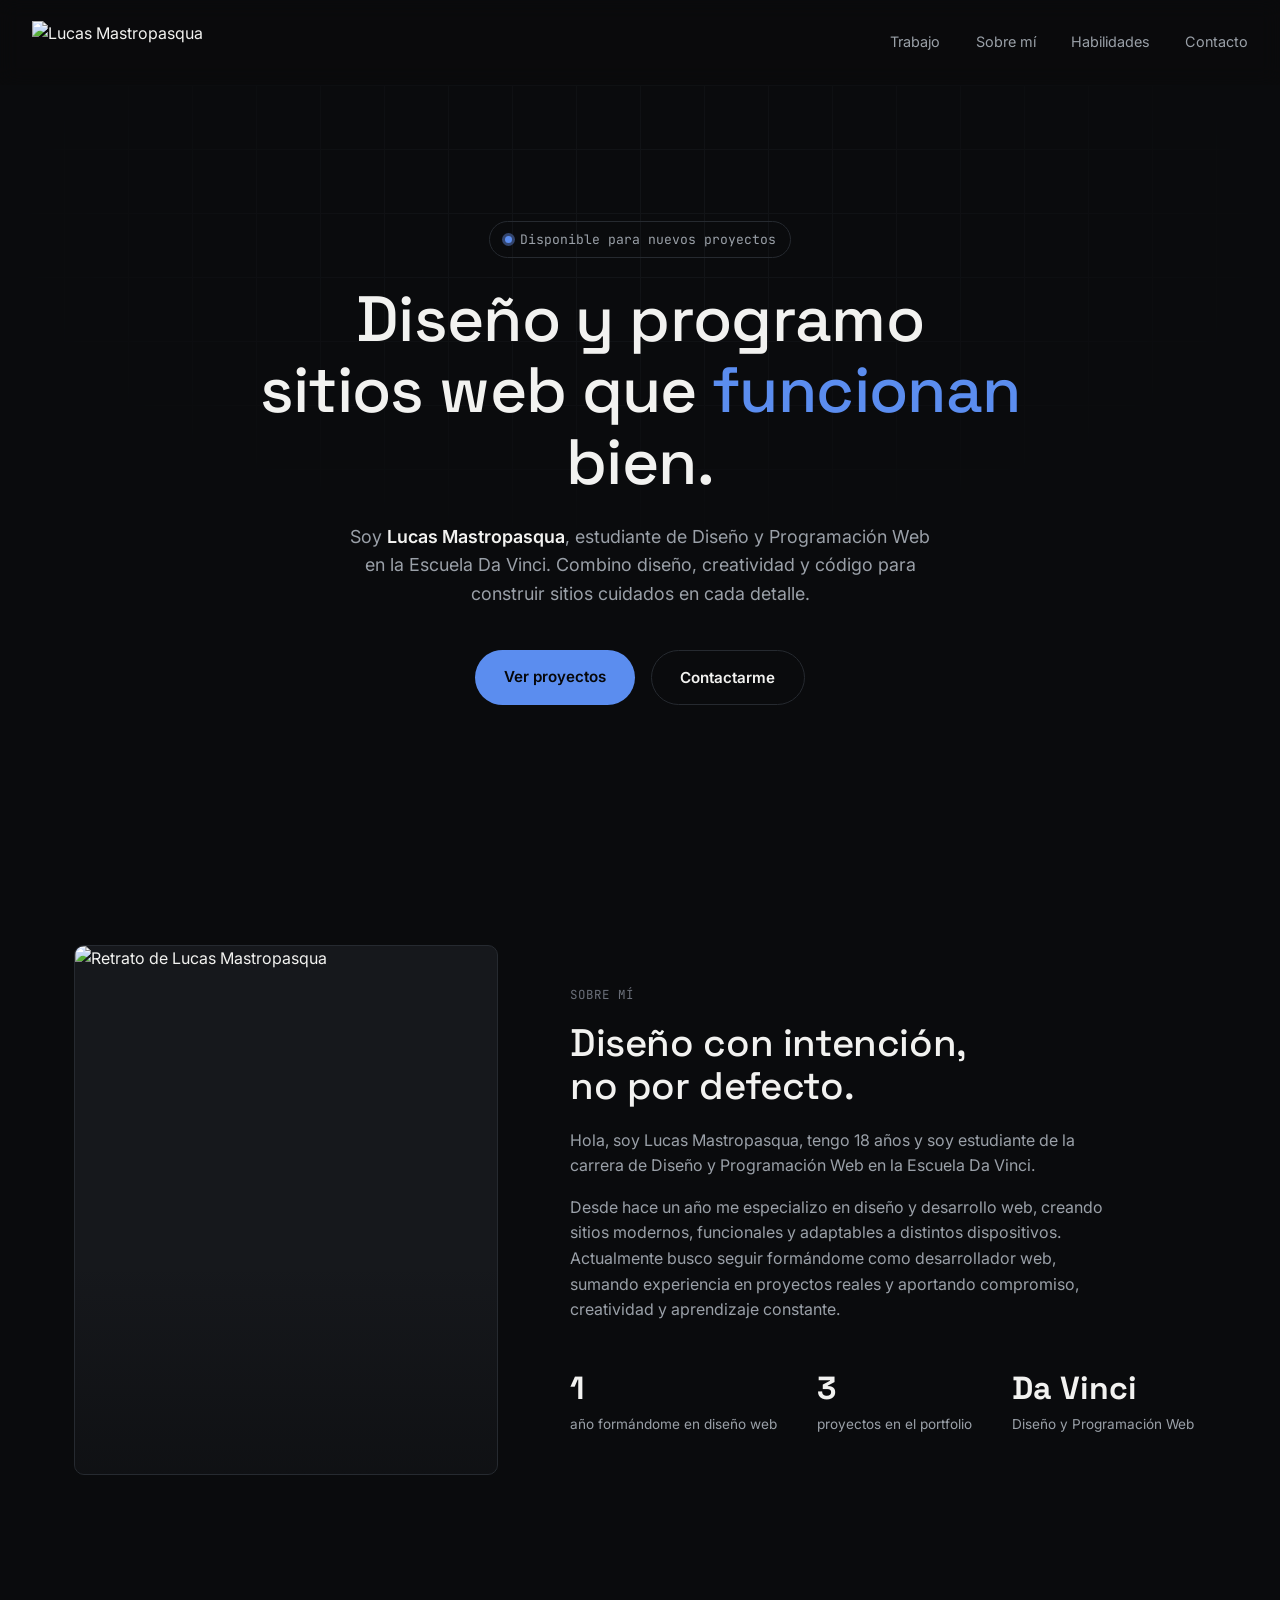
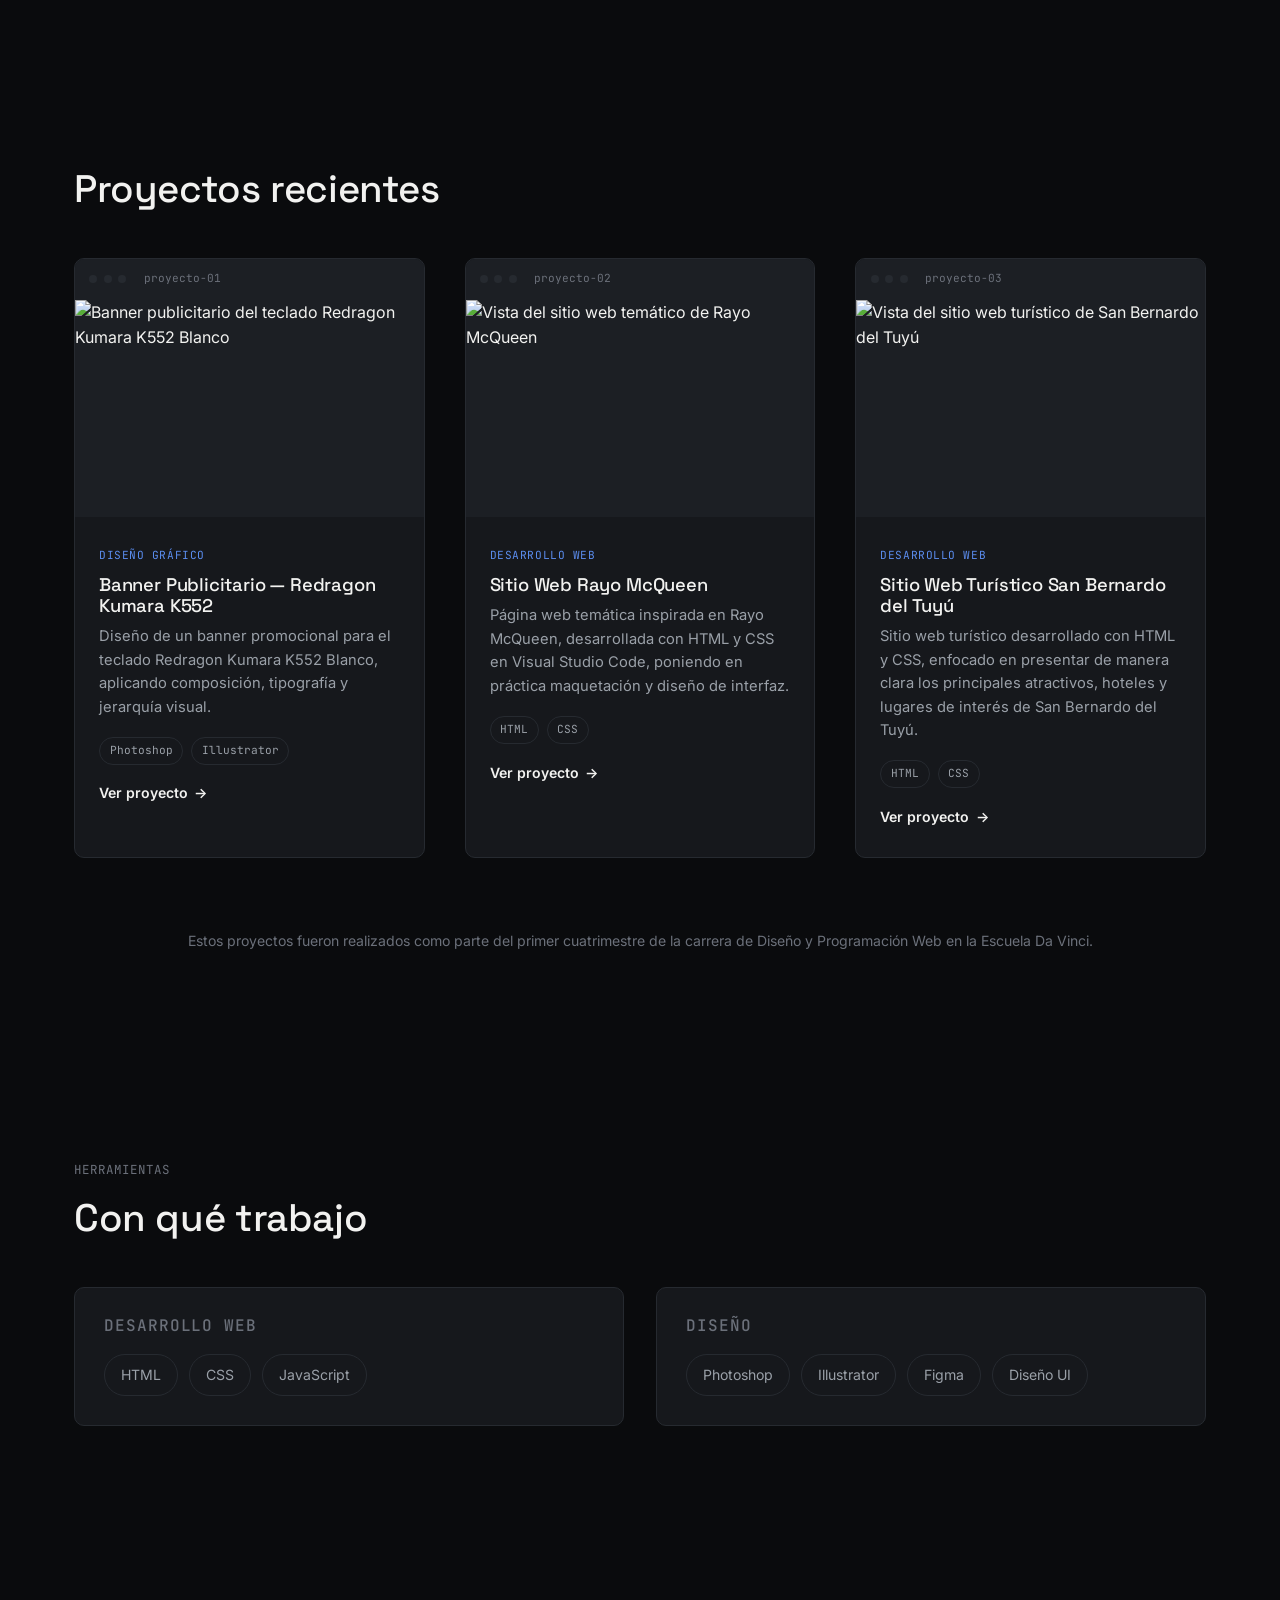
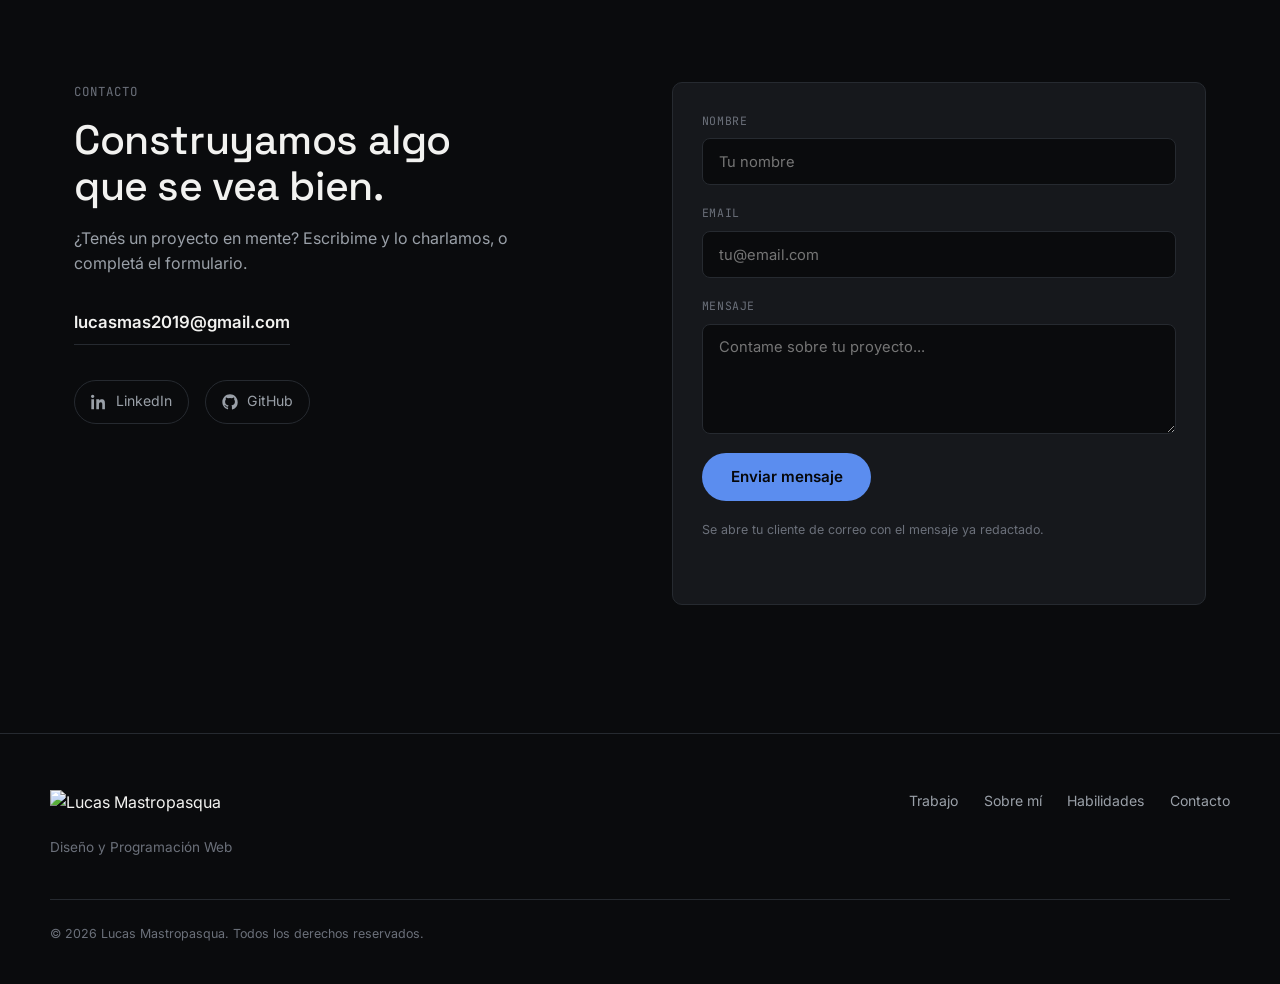
==== index.html @ f4af4bb4 "Add files via upload" ====
<!DOCTYPE html>
<html lang="es">
<head>
<meta charset="UTF-8">
<meta name="viewport" content="width=device-width, initial-scale=1.0">
<title>Lucas Mastropasqua — Diseñador y Programador Web</title>
<meta name="description" content="Portfolio de Lucas Mastropasqua, estudiante de Diseño y Programación Web en la Escuela Da Vinci. Proyectos de desarrollo web y diseño gráfico.">
<meta name="theme-color" content="#0A0B0D">

<meta property="og:type" content="website">
<meta property="og:title" content="Lucas Mastropasqua — Diseñador y Programador Web">
<meta property="og:description" content="Portfolio de Lucas Mastropasqua: proyectos de desarrollo web y diseño gráfico, combinando código y diseño visual.">
<meta property="og:image" content="img/logo.png">
<meta name="twitter:card" content="summary">

<link rel="icon" type="image/png" href="img/logo.png">
<link rel="preconnect" href="https://fonts.googleapis.com">
<link rel="preconnect" href="https://fonts.gstatic.com" crossorigin>
<link href="https://fonts.googleapis.com/css2?family=Space+Grotesk:wght@500;600;700&family=Inter:wght@400;500;600&family=JetBrains+Mono:wght@400;500&display=swap" rel="stylesheet">
<link rel="stylesheet" href="style.css">
</head>
<body>

<a class="skip-link" href="#main">Saltar al contenido</a>

<header class="nav" id="top">
  <a class="logo" href="#top" aria-label="Inicio">
    <img src="img/logo.png" alt="Lucas Mastropasqua" class="logo-img">
  </a>
  <nav class="nav-links" id="nav-links" aria-label="Navegación principal">
    <a href="#trabajo">Trabajo</a>
    <a href="#sobre-mi">Sobre mí</a>
    <a href="#skills">Habilidades</a>
    <a href="#contacto">Contacto</a>
  </nav>
  <button class="nav-toggle" id="nav-toggle" aria-label="Abrir menú" aria-expanded="false" aria-controls="nav-links">
    <span></span><span></span><span></span>
  </button>
</header>

<main id="main">

<section class="hero">
  <div class="hero-grid" aria-hidden="true"></div>
  <div class="hero-content">
    <p class="eyebrow"><span class="status-dot" aria-hidden="true"></span> Disponible para nuevos proyectos</p>
    <h1>Diseño y programo<br>sitios web que <em>funcionan</em> bien.</h1>
    <p class="hero-sub">Soy <strong>Lucas Mastropasqua</strong>, estudiante de Diseño y Programación Web en la Escuela Da Vinci. Combino diseño, creatividad y código para construir sitios cuidados en cada detalle.</p>
    <div class="hero-actions">
      <a class="btn btn-primary" href="#trabajo">Ver proyectos</a>
      <a class="btn btn-ghost" href="#contacto">Contactarme</a>
    </div>
  </div>
</section>

<section class="about reveal-group" id="sobre-mi">
  <div class="photo-frame reveal">
    <img src="img/yo.jpeg" alt="Retrato de Lucas Mastropasqua" loading="lazy">
  </div>
  <div class="about-text reveal">
    <span class="section-label">Sobre mí</span>
    <h2>Diseño con intención,<br>no por defecto.</h2>
    <p>Hola, soy Lucas Mastropasqua, tengo 18 años y soy estudiante de la carrera de Diseño y Programación Web en la Escuela Da Vinci.</p>
    <p>Desde hace un año me especializo en diseño y desarrollo web, creando sitios modernos, funcionales y adaptables a distintos dispositivos. Actualmente busco seguir formándome como desarrollador web, sumando experiencia en proyectos reales y aportando compromiso, creatividad y aprendizaje constante.</p>
    <div class="stats">
      <div class="stat">
        <strong>1</strong>
        <span>año formándome en diseño web</span>
      </div>
      <div class="stat">
        <strong>3</strong>
        <span>proyectos en el portfolio</span>
      </div>
      <div class="stat">
        <strong>Da Vinci</strong>
        <span>Diseño y Programación Web</span>
      </div>
    </div>
  </div>
</section>

<section class="work" id="trabajo">
  <span class="section-label reveal">Trabajo seleccionado</span>
  <h2 class="reveal">Proyectos recientes</h2>

  <div class="work-grid reveal-group">
    <article class="project-card reveal">
      <a class="browser-frame browser-frame-link" href="proyecto-1.html" aria-label="Ver detalle del Proyecto 1: Banner Publicitario Redragon Kumara K552">
        <div class="browser-bar">
          <span class="dot"></span><span class="dot"></span><span class="dot"></span>
          <span class="browser-url">proyecto-01</span>
        </div>
        <div class="browser-body">
          <div class="thumb">
            <img src="img/banner.png" alt="Banner publicitario del teclado Redragon Kumara K552 Blanco" loading="lazy">
          </div>
        </div>
      </a>
      <div class="project-meta">
        <span class="project-type">Diseño gráfico</span>
        <h3>Banner Publicitario — Redragon Kumara K552</h3>
        <p>Diseño de un banner promocional para el teclado Redragon Kumara K552 Blanco, aplicando composición, tipografía y jerarquía visual.</p>
        <ul class="tags">
          <li>Photoshop</li>
          <li>Illustrator</li>
        </ul>
        <a class="btn-project" href="proyecto-1.html">Ver proyecto <span class="arrow" aria-hidden="true">→</span></a>
      </div>
    </article>

    <article class="project-card reveal">
      <a class="browser-frame browser-frame-link" href="proyecto-2.html" aria-label="Ver detalle del Proyecto 2: Sitio Web Rayo McQueen">
        <div class="browser-bar">
          <span class="dot"></span><span class="dot"></span><span class="dot"></span>
          <span class="browser-url">proyecto-02</span>
        </div>
        <div class="browser-body">
          <div class="thumb">
            <img src="img/web2.png" alt="Vista del sitio web temático de Rayo McQueen" loading="lazy">
          </div>
        </div>
      </a>
      <div class="project-meta">
        <span class="project-type">Desarrollo web</span>
        <h3>Sitio Web Rayo McQueen</h3>
        <p>Página web temática inspirada en Rayo McQueen, desarrollada con HTML y CSS en Visual Studio Code, poniendo en práctica maquetación y diseño de interfaz.</p>
        <ul class="tags">
          <li>HTML</li>
          <li>CSS</li>
        </ul>
        <a class="btn-project" href="proyecto-2.html">Ver proyecto <span class="arrow" aria-hidden="true">→</span></a>
      </div>
    </article>

    <article class="project-card reveal">
      <a class="browser-frame browser-frame-link" href="proyecto-3.html" aria-label="Ver detalle del Proyecto 3: Sitio Web Turístico San Bernardo del Tuyú">
        <div class="browser-bar">
          <span class="dot"></span><span class="dot"></span><span class="dot"></span>
          <span class="browser-url">proyecto-03</span>
        </div>
        <div class="browser-body">
          <div class="thumb">
            <img src="img/web1.jpeg" alt="Vista del sitio web turístico de San Bernardo del Tuyú" loading="lazy">
          </div>
        </div>
      </a>
      <div class="project-meta">
        <span class="project-type">Desarrollo web</span>
        <h3>Sitio Web Turístico San Bernardo del Tuyú</h3>
        <p>Sitio web turístico desarrollado con HTML y CSS, enfocado en presentar de manera clara los principales atractivos, hoteles y lugares de interés de San Bernardo del Tuyú.</p>
        <ul class="tags">
          <li>HTML</li>
          <li>CSS</li>
        </ul>
        <a class="btn-project" href="proyecto-3.html">Ver proyecto <span class="arrow" aria-hidden="true">→</span></a>
      </div>
    </article>
  </div>
</section>
<p class="work-note reveal">Estos proyectos fueron realizados como parte del primer cuatrimestre de la carrera de Diseño y Programación Web en la Escuela Da Vinci.</p>

<section class="skills" id="skills">
  <span class="section-label reveal">Herramientas</span>
  <h2 class="reveal">Con qué trabajo</h2>
  <div class="skills-grid reveal-group">
    <div class="skills-cat reveal">
      <h3>Desarrollo Web</h3>
      <div class="skills-tags">
        <span>HTML</span>
        <span>CSS</span>
        <span>JavaScript</span>
      </div>
    </div>
    <div class="skills-cat reveal">
      <h3>Diseño</h3>
      <div class="skills-tags">
        <span>Photoshop</span>
        <span>Illustrator</span>
        <span>Figma</span>
        <span>Diseño UI</span>
      </div>
    </div>
  </div>
</section>

<section class="contact" id="contacto">
  <div class="contact-grid">
    <div class="contact-intro reveal">
      <span class="section-label">Contacto</span>
      <h2>Construyamos algo<br>que se vea bien.</h2>
      <p>¿Tenés un proyecto en mente? Escribime y lo charlamos, o completá el formulario.</p>
      <a class="contact-direct" href="mailto:lucasmas2019@gmail.com">lucasmas2019@gmail.com</a>
      <div class="socials">
        <a class="social-link" href="https://www.linkedin.com/in/lucasmastropasqua" target="_blank" rel="noopener noreferrer">
          <svg viewBox="0 0 24 24" fill="currentColor" aria-hidden="true"><path d="M4.98 3.5C4.98 4.88 3.9 6 2.5 6S0 4.88 0 3.5 1.12 1 2.5 1s2.48 1.12 2.48 2.5zM.5 8h4V23h-4V8zM8.5 8h3.8v2.05h.05c.53-1 1.83-2.05 3.77-2.05 4.03 0 4.78 2.65 4.78 6.1V23h-4v-6.9c0-1.65-.03-3.77-2.3-3.77-2.3 0-2.65 1.8-2.65 3.65V23h-4V8z"/></svg>
          LinkedIn
        </a>
        <a class="social-link" href="https://github.com/lucasmas2019-ui" target="_blank" rel="noopener noreferrer">
          <svg viewBox="0 0 24 24" fill="currentColor" aria-hidden="true"><path d="M12 .5C5.65.5.5 5.65.5 12c0 5.08 3.29 9.39 7.86 10.91.57.1.78-.25.78-.55 0-.27-.01-1.16-.02-2.11-3.2.7-3.88-1.35-3.88-1.35-.52-1.34-1.28-1.69-1.28-1.69-1.04-.72.08-.7.08-.7 1.16.08 1.77 1.19 1.77 1.19 1.03 1.77 2.7 1.26 3.36.96.1-.75.4-1.26.73-1.55-2.56-.29-5.25-1.28-5.25-5.71 0-1.26.45-2.29 1.19-3.1-.12-.29-.52-1.47.11-3.06 0 0 .97-.31 3.18 1.18a11.1 11.1 0 0 1 5.79 0c2.2-1.49 3.17-1.18 3.17-1.18.64 1.59.24 2.77.12 3.06.74.81 1.18 1.84 1.18 3.1 0 4.44-2.7 5.42-5.27 5.7.42.36.78 1.08.78 2.18 0 1.58-.02 2.85-.02 3.24 0 .3.21.66.79.55A10.52 10.52 0 0 0 23.5 12C23.5 5.65 18.35.5 12 .5z"/></svg>
          GitHub
        </a>
      </div>
    </div>

    <form class="contact-form reveal" id="contact-form" novalidate>
      <div class="form-field">
        <label for="name">Nombre</label>
        <input type="text" id="name" name="name" placeholder="Tu nombre" required>
      </div>
      <div class="form-field">
        <label for="email">Email</label>
        <input type="email" id="email" name="email" placeholder="tu@email.com" required>
      </div>
      <div class="form-field">
        <label for="message">Mensaje</label>
        <textarea id="message" name="message" placeholder="Contame sobre tu proyecto..." required></textarea>
      </div>
      <button class="btn btn-primary form-submit" type="submit">Enviar mensaje</button>
      <p class="form-note">Se abre tu cliente de correo con el mensaje ya redactado.</p>
      <p class="form-status" id="form-status" role="status"></p>
    </form>
  </div>
</section>

</main>

<footer class="footer">
  <div class="footer-inner">
    <div class="footer-brand">
      <img src="img/logo.png" alt="Lucas Mastropasqua" class="logo-img">
      <p>Diseño y Programación Web</p>
    </div>
    <nav class="footer-links" aria-label="Enlaces del footer">
      <a href="#trabajo">Trabajo</a>
      <a href="#sobre-mi">Sobre mí</a>
      <a href="#skills">Habilidades</a>
      <a href="#contacto">Contacto</a>
    </nav>
  </div>
  <div class="footer-bottom">
    <span>© 2026 Lucas Mastropasqua. Todos los derechos reservados.</span>
  </div>
</footer>

<script src="main.js"></script>
</body>
</html>
---- style.css ----
:root{
  --bg:            #0A0B0D;
  --surface:       #16181C;
  --surface-2:     #1C1F24;
  --line:          #262A30;
  --text:          #F2F2F0;
  --text-muted:    #9AA0A8;
  --text-dim:      #6B707A;
  --accent:        #5B8DEF;
  --accent-dim:    #33456E;

  --font-display: "Space Grotesk", sans-serif;
  --font-body:    "Inter", sans-serif;
  --font-mono:    "JetBrains Mono", monospace;

  --container: 1180px;
  --radius: 10px;
  --ease: cubic-bezier(.22,.61,.36,1);
}

@media (prefers-reduced-motion: reduce){
  *{ animation-duration: .001ms !important; transition-duration: .001ms !important; scroll-behavior: auto !important; }
}

*{ box-sizing: border-box; margin:0; padding:0; }

html{ scroll-behavior: smooth; }

body{
  background: var(--bg);
  color: var(--text);
  font-family: var(--font-body);
  font-size: 16px;
  line-height: 1.6;
  -webkit-font-smoothing: antialiased;
  overflow-x: hidden;
}

a{ color: inherit; text-decoration: none; }
img{ display:block; max-width:100%; }
ul{ list-style:none; }

h1,h2,h3{ font-family: var(--font-display); font-weight: 500; line-height: 1.12; letter-spacing: -.01em; }

section{ padding: 8rem 1.5rem; max-width: var(--container); margin: 0 auto; }

.section-label{
  display:block;
  font-family: var(--font-mono);
  font-size: .78rem;
  letter-spacing: .08em;
  text-transform: uppercase;
  color: var(--text-dim);
  margin-bottom: 1rem;
}

:focus-visible{
  outline: 2px solid var(--accent);
  outline-offset: 3px;
}

.reveal{
  opacity: 0;
  transform: translateY(28px);
  transition: opacity .7s var(--ease), transform .7s var(--ease);
}
.reveal.is-visible{ opacity: 1; transform: none; }
.reveal-group .reveal:nth-child(2){ transition-delay: .08s; }
.reveal-group .reveal:nth-child(3){ transition-delay: .16s; }
.reveal-group .reveal:nth-child(4){ transition-delay: .24s; }

.skip-link{
  position:absolute;
  left: -999px;
  top: 0;
  background: var(--accent);
  color: #06070A;
  padding: .8rem 1.2rem;
  z-index: 999;
  border-radius: 0 0 8px 0;
  font-size: .9rem;
  font-weight: 600;
}
.skip-link:focus{ left: 0; }

.nav{
  position: sticky;
  top: 0;
  z-index: 50;
  display:flex;
  align-items:center;
  justify-content:space-between;
  padding: 1.3rem 2rem;
  background: rgba(10,11,13,.6);
  backdrop-filter: blur(10px);
  border-bottom: 1px solid transparent;
  transition: background .3s var(--ease), border-color .3s var(--ease), padding .3s var(--ease);
}
.nav.scrolled{
  background: rgba(10,11,13,.9);
  border-bottom-color: var(--line);
  padding: 1rem 2rem;
}

.logo{ display:flex; align-items:center; }
.logo-img{ height: 42px; width: auto; }

.nav-links{ display:flex; gap: 2.2rem; }
.nav-links a{
  position: relative;
  font-size: .9rem;
  color: var(--text-muted);
  transition: color .2s var(--ease);
  padding: .2rem 0;
}
.nav-links a::after{
  content:"";
  position:absolute;
  left:0; right:0; bottom:-4px;
  height:1px;
  background: var(--accent);
  transform: scaleX(0);
  transform-origin: left;
  transition: transform .25s var(--ease);
}
.nav-links a:hover{ color: var(--text); }
.nav-links a:hover::after{ transform: scaleX(1); }

.nav-toggle{
  display: none;
  flex-direction: column;
  justify-content: center;
  gap: 5px;
  width: 36px;
  height: 36px;
  background: none;
  border: none;
  cursor: pointer;
  padding: 0;
}
.nav-toggle span{
  display: block;
  width: 100%;
  height: 2px;
  background: var(--text);
  border-radius: 2px;
  transition: transform .25s var(--ease), opacity .2s var(--ease);
}
.nav-toggle.open span:nth-child(1){ transform: translateY(7px) rotate(45deg); }
.nav-toggle.open span:nth-child(2){ opacity: 0; }
.nav-toggle.open span:nth-child(3){ transform: translateY(-7px) rotate(-45deg); }

.hero{
  position: relative;
  max-width: none;
  padding: 8.5rem 1.5rem 7rem;
  overflow: hidden;
}
.hero-grid{
  position:absolute;
  inset:0;
  background-image:
    linear-gradient(var(--line) 1px, transparent 1px),
    linear-gradient(90deg, var(--line) 1px, transparent 1px);
  background-size: 64px 64px;
  mask-image: radial-gradient(ellipse 70% 60% at 50% 20%, black 10%, transparent 75%);
  opacity: .3;
}
.hero-content{
  position:relative;
  max-width: 800px;
  margin: 0 auto;
  text-align:center;
  animation: rise .8s var(--ease) both;
}
@keyframes rise{
  from{ opacity:0; transform: translateY(18px); }
  to{ opacity:1; transform:none; }
}

.eyebrow{
  display:inline-flex;
  align-items:center;
  gap:.5rem;
  font-family: var(--font-mono);
  font-size: .82rem;
  color: var(--text-muted);
  margin-bottom: 1.6rem;
  border: 1px solid var(--line);
  padding: .45rem .9rem;
  border-radius: 999px;
}
.status-dot{
  width: 7px; height: 7px;
  border-radius: 50%;
  background: var(--accent);
  box-shadow: 0 0 0 3px var(--accent-dim);
  animation: pulse 2s ease-in-out infinite;
}
@keyframes pulse{
  0%,100%{ opacity: 1; }
  50%{ opacity: .4; }
}

.hero h1{
  font-size: clamp(2.3rem, 5.2vw, 4rem);
  margin-bottom: 1.5rem;
}
.hero h1 em{ font-style: normal; color: var(--accent); }

.hero-sub{
  color: var(--text-muted);
  font-size: 1.12rem;
  max-width: 580px;
  margin: 0 auto 2.6rem;
}
.hero-sub strong{ color: var(--text); font-weight: 600; }

.hero-actions{
  display:flex;
  gap: 1rem;
  justify-content:center;
  flex-wrap: wrap;
}

.btn{
  display:inline-block;
  padding: .9rem 1.8rem;
  border-radius: 999px;
  font-size: .95rem;
  font-weight: 600;
  transition: transform .2s var(--ease), background .2s var(--ease), border-color .2s var(--ease), box-shadow .2s var(--ease);
}
.btn-primary{
  background: var(--accent);
  color: #06070A;
}
.btn-primary:hover{ transform: translateY(-2px); box-shadow: 0 8px 24px -8px var(--accent-dim); }
.btn-ghost{
  border: 1px solid var(--line);
  color: var(--text);
}
.btn-ghost:hover{ border-color: var(--accent); transform: translateY(-2px); }

.about{
  display:grid;
  grid-template-columns: .8fr 1.2fr;
  gap: 4.5rem;
  align-items:center;
}

.photo-frame{
  position: relative;
  aspect-ratio: 4/5;
  border-radius: var(--radius);
  overflow:hidden;
  border: 1px solid var(--line);
  background: var(--surface);
}
.photo-frame img{ width:100%; height:100%; object-fit:cover; }
.photo-frame::after{
  content:"";
  position:absolute; inset:0;
  background: linear-gradient(180deg, transparent 60%, rgba(10,11,13,.55));
  pointer-events:none;
}

.img-placeholder{
  aspect-ratio: 4/5;
  border: 1px dashed var(--line);
  border-radius: var(--radius);
  background: var(--surface);
  display:flex;
  flex-direction:column;
  align-items:center;
  justify-content:center;
  gap: .3rem;
  color: var(--text-muted);
  text-align:center;
  padding: 1rem;
}
.img-placeholder span{ font-size: .95rem; }
.img-placeholder small{ font-family: var(--font-mono); font-size: .7rem; opacity: .7; }

.about-text h2{ font-size: clamp(1.8rem, 3vw, 2.6rem); margin-bottom: 1.3rem; }
.about-text p{ color: var(--text-muted); margin-bottom: 1rem; max-width: 540px; }

.stats{
  display:flex;
  gap: 2.5rem;
  margin-top: 2.5rem;
  flex-wrap: wrap;
}
.stat{ display:flex; flex-direction:column; }
.stat strong{
  font-family: var(--font-display);
  font-size: 2rem;
  color: var(--text);
}
.stat span{ font-size: .85rem; color: var(--text-muted); }

.work h2{ font-size: clamp(1.8rem, 3vw, 2.6rem); margin-bottom: 3rem; }

.work-grid{
  display:grid;
  grid-template-columns: repeat(auto-fit, minmax(320px, 1fr));
  gap: 2.5rem;
}

.project-card{
  background: var(--surface);
  border: 1px solid var(--line);
  border-radius: var(--radius);
  overflow:hidden;
  transition: transform .3s var(--ease), border-color .3s var(--ease), box-shadow .3s var(--ease);
}
.project-card:hover{
  transform: translateY(-6px);
  border-color: var(--accent-dim);
  box-shadow: 0 20px 40px -24px rgba(0,0,0,.6);
}

.browser-frame{ border-bottom: 1px solid var(--line); }

.browser-bar{
  display:flex;
  align-items:center;
  gap: .4rem;
  padding: .7rem .9rem;
  background: var(--surface-2);
}
.dot{ width: 8px; height: 8px; border-radius: 50%; background: var(--line); }
.browser-url{
  margin-left: .7rem;
  font-family: var(--font-mono);
  font-size: .7rem;
  color: var(--text-dim);
}

.browser-body{ overflow:hidden; }
.browser-body .thumb{
  aspect-ratio: 16/10;
  overflow:hidden;
  background: var(--surface-2);
}
.browser-body .thumb img{
  width:100%; height:100%; object-fit:cover;
  transition: transform .5s var(--ease);
}
.project-card:hover .thumb img{ transform: scale(1.05); }

.browser-body .img-placeholder{ aspect-ratio: 16/10; border:none; border-radius:0; }

.project-meta{ padding: 1.5rem 1.5rem 1.7rem; }
.project-type{
  display:inline-block;
  font-family: var(--font-mono);
  font-size: .7rem;
  letter-spacing: .05em;
  text-transform: uppercase;
  color: var(--accent);
  margin-bottom: .6rem;
}
.project-meta h3{ font-size: 1.15rem; margin-bottom: .55rem; }
.project-meta p{ color: var(--text-muted); font-size: .92rem; margin-bottom: 1.1rem; }

.tags{ display:flex; gap: .5rem; flex-wrap: wrap; }
.tags li{
  font-family: var(--font-mono);
  font-size: .7rem;
  color: var(--text-muted);
  border: 1px solid var(--line);
  padding: .25rem .6rem;
  border-radius: 999px;
}

.btn-project{
  display:inline-flex;
  align-items:center;
  gap: .4rem;
  margin-top: 1.1rem;
  font-size: .88rem;
  font-weight: 600;
  color: var(--text);
}
.btn-project .arrow{ transition: transform .2s var(--ease); }
.btn-project:hover .arrow{ transform: translateX(4px); }
.btn-project:hover{ color: var(--accent); }

.work-note{
  color: var(--text-dim);
  text-align: center;
  font-size: .88rem;
  max-width: var(--container);
  margin: -3.5rem auto 0;
  padding: 0 1.5rem 5rem;
}

.skills h2{ font-size: clamp(1.8rem, 3vw, 2.6rem); margin-bottom: 3rem; }

.skills-grid{
  display:grid;
  grid-template-columns: repeat(auto-fit, minmax(260px, 1fr));
  gap: 2rem;
}
.skills-cat{
  border: 1px solid var(--line);
  border-radius: var(--radius);
  padding: 1.8rem;
  background: var(--surface);
}
.skills-cat h3{
  font-size: 1rem;
  font-family: var(--font-mono);
  text-transform: uppercase;
  letter-spacing: .06em;
  color: var(--text-dim);
  margin-bottom: 1.2rem;
  font-weight: 500;
}
.skills-tags{ display:flex; flex-wrap:wrap; gap: .7rem; }
.skills-tags span{
  font-size: .88rem;
  padding: .55rem 1rem;
  border: 1px solid var(--line);
  border-radius: 999px;
  color: var(--text-muted);
  transition: color .2s var(--ease), border-color .2s var(--ease), transform .2s var(--ease);
}
.skills-tags span:hover{ color: var(--text); border-color: var(--accent-dim); transform: translateY(-2px); }

.contact-grid{
  display:grid;
  grid-template-columns: 1fr 1fr;
  gap: 4rem;
  align-items: start;
}
.contact-intro h2{ font-size: clamp(1.8rem, 3.2vw, 2.6rem); margin-bottom: 1rem; }
.contact-intro > p{ color: var(--text-muted); margin-bottom: 2rem; max-width: 440px; }

.contact-direct{
  display:inline-flex;
  align-items:center;
  gap:.6rem;
  font-size: 1.05rem;
  font-weight: 600;
  margin-bottom: 2.2rem;
  border-bottom: 1px solid var(--line);
  padding-bottom: .5rem;
  transition: border-color .2s var(--ease), color .2s var(--ease);
}
.contact-direct:hover{ color: var(--accent); border-color: var(--accent); }

.socials{ display:flex; gap: 1rem; flex-wrap: wrap; }
.social-link{
  display: inline-flex;
  align-items: center;
  gap: .55rem;
  font-size: .88rem;
  color: var(--text-muted);
  border: 1px solid var(--line);
  padding: .6rem 1rem;
  border-radius: 999px;
  transition: color .2s var(--ease), border-color .2s var(--ease), transform .2s var(--ease);
}
.social-link:hover{ color: var(--text); border-color: var(--accent-dim); transform: translateY(-2px); }
.social-link svg{ width: 16px; height: 16px; }

.contact-form{
  display:flex;
  flex-direction:column;
  gap: 1.2rem;
  border: 1px solid var(--line);
  border-radius: var(--radius);
  padding: 1.8rem;
  background: var(--surface);
}
.form-field{ display:flex; flex-direction:column; gap: .5rem; }
.form-field label{
  font-family: var(--font-mono);
  font-size: .72rem;
  text-transform: uppercase;
  letter-spacing: .05em;
  color: var(--text-dim);
}
.form-field input,
.form-field textarea{
  background: var(--bg);
  border: 1px solid var(--line);
  border-radius: 8px;
  padding: .85rem 1rem;
  color: var(--text);
  font-family: var(--font-body);
  font-size: .92rem;
  transition: border-color .2s var(--ease);
  resize: vertical;
}
.form-field textarea{ min-height: 110px; }
.form-field input:focus,
.form-field textarea:focus{ outline:none; border-color: var(--accent); }
.form-field input:invalid:not(:placeholder-shown),
.form-field textarea:invalid:not(:placeholder-shown){ border-color: #B45757; }

.form-submit{
  align-self: flex-start;
  border: none;
  cursor: pointer;
  font-family: var(--font-body);
}
.form-note{
  font-size: .78rem;
  color: var(--text-dim);
}
.form-status{
  font-size: .85rem;
  color: var(--accent);
  min-height: 1.2em;
}

.footer{
  border-top: 1px solid var(--line);
  padding: 3.5rem 1.5rem 2.5rem;
}
.footer-inner{
  max-width: var(--container);
  margin: 0 auto;
  display:flex;
  justify-content: space-between;
  align-items:flex-start;
  gap: 2rem;
  flex-wrap: wrap;
}
.footer-brand .logo-img{ height: 34px; margin-bottom: .8rem; }
.footer-brand p{ color: var(--text-dim); font-size: .85rem; }
.footer-links{ display:flex; gap: 1.6rem; flex-wrap: wrap; }
.footer-links a{ color: var(--text-muted); font-size: .88rem; transition: color .2s var(--ease); }
.footer-links a:hover{ color: var(--text); }
.footer-bottom{
  max-width: var(--container);
  margin: 2.5rem auto 0;
  padding-top: 1.5rem;
  border-top: 1px solid var(--line);
  color: var(--text-dim);
  font-size: .78rem;
  display:flex;
  justify-content:space-between;
  flex-wrap: wrap;
  gap: .5rem;
}

@media (max-width: 860px){
  .about{ grid-template-columns: 1fr; }
  .contact-grid{ grid-template-columns: 1fr; }
  .nav-links{ gap: 1.2rem; }
}

@media (max-width: 700px){
  .nav-toggle{ display: flex; }
  .nav-links{
    position: absolute;
    top: 100%;
    left: 0;
    right: 0;
    flex-direction: column;
    gap: 0;
    background: var(--bg);
    border-bottom: 1px solid var(--line);
    max-height: 0;
    overflow: hidden;
    transition: max-height .3s var(--ease);
  }
  .nav-links.open{ max-height: 340px; }
  .nav-links a{ padding: 1rem 1.5rem; border-top: 1px solid var(--line); }
  .nav-links a::after{ display:none; }

  section{ padding: 5rem 1.2rem; }
  .hero{ padding: 7rem 1.2rem 4.5rem; }
}

@media (max-width: 560px){
  .nav{ padding: 1.1rem 1.2rem; }
  .footer-inner{ flex-direction:column; }
  .footer-bottom{ flex-direction:column; text-align:center; justify-content:center; }
  .stats{ gap: 1.6rem; }
  .hero-actions{ flex-direction:column; width:100%; }
  .hero-actions .btn{ text-align:center; }
}
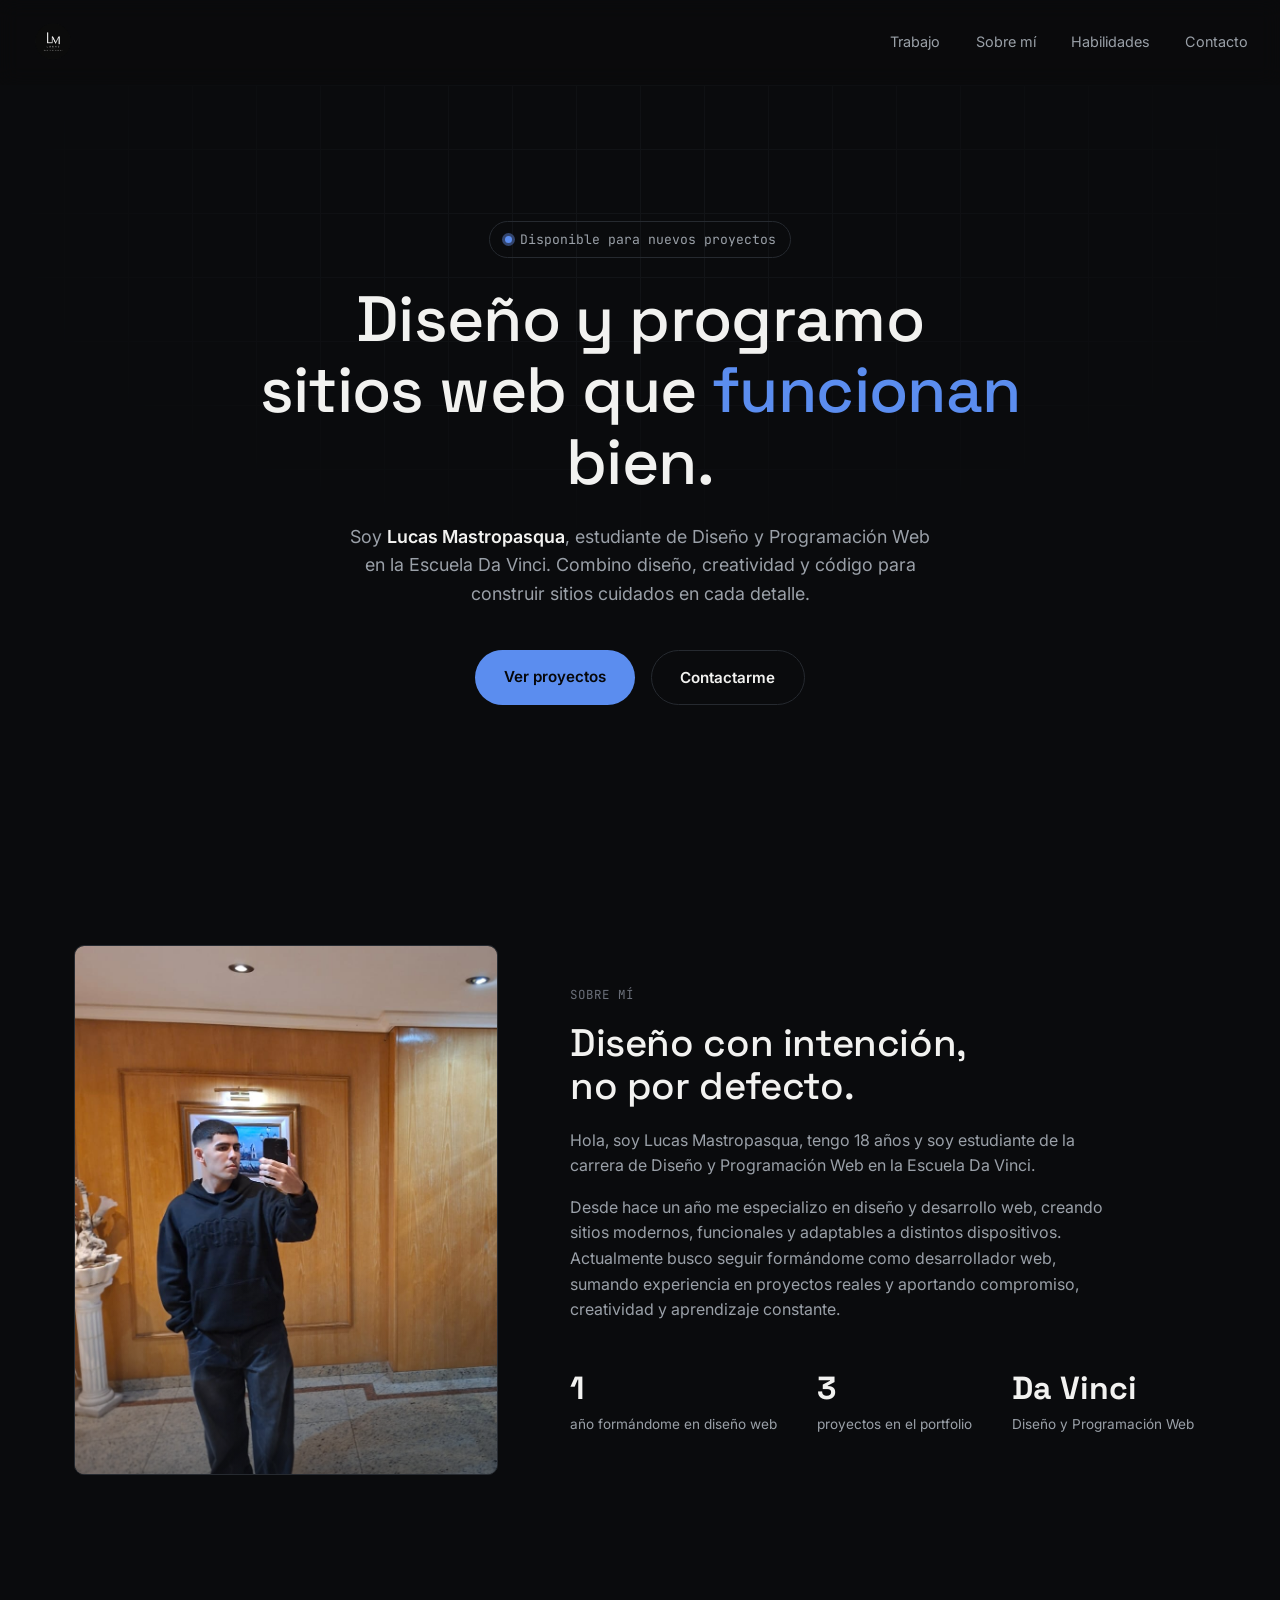
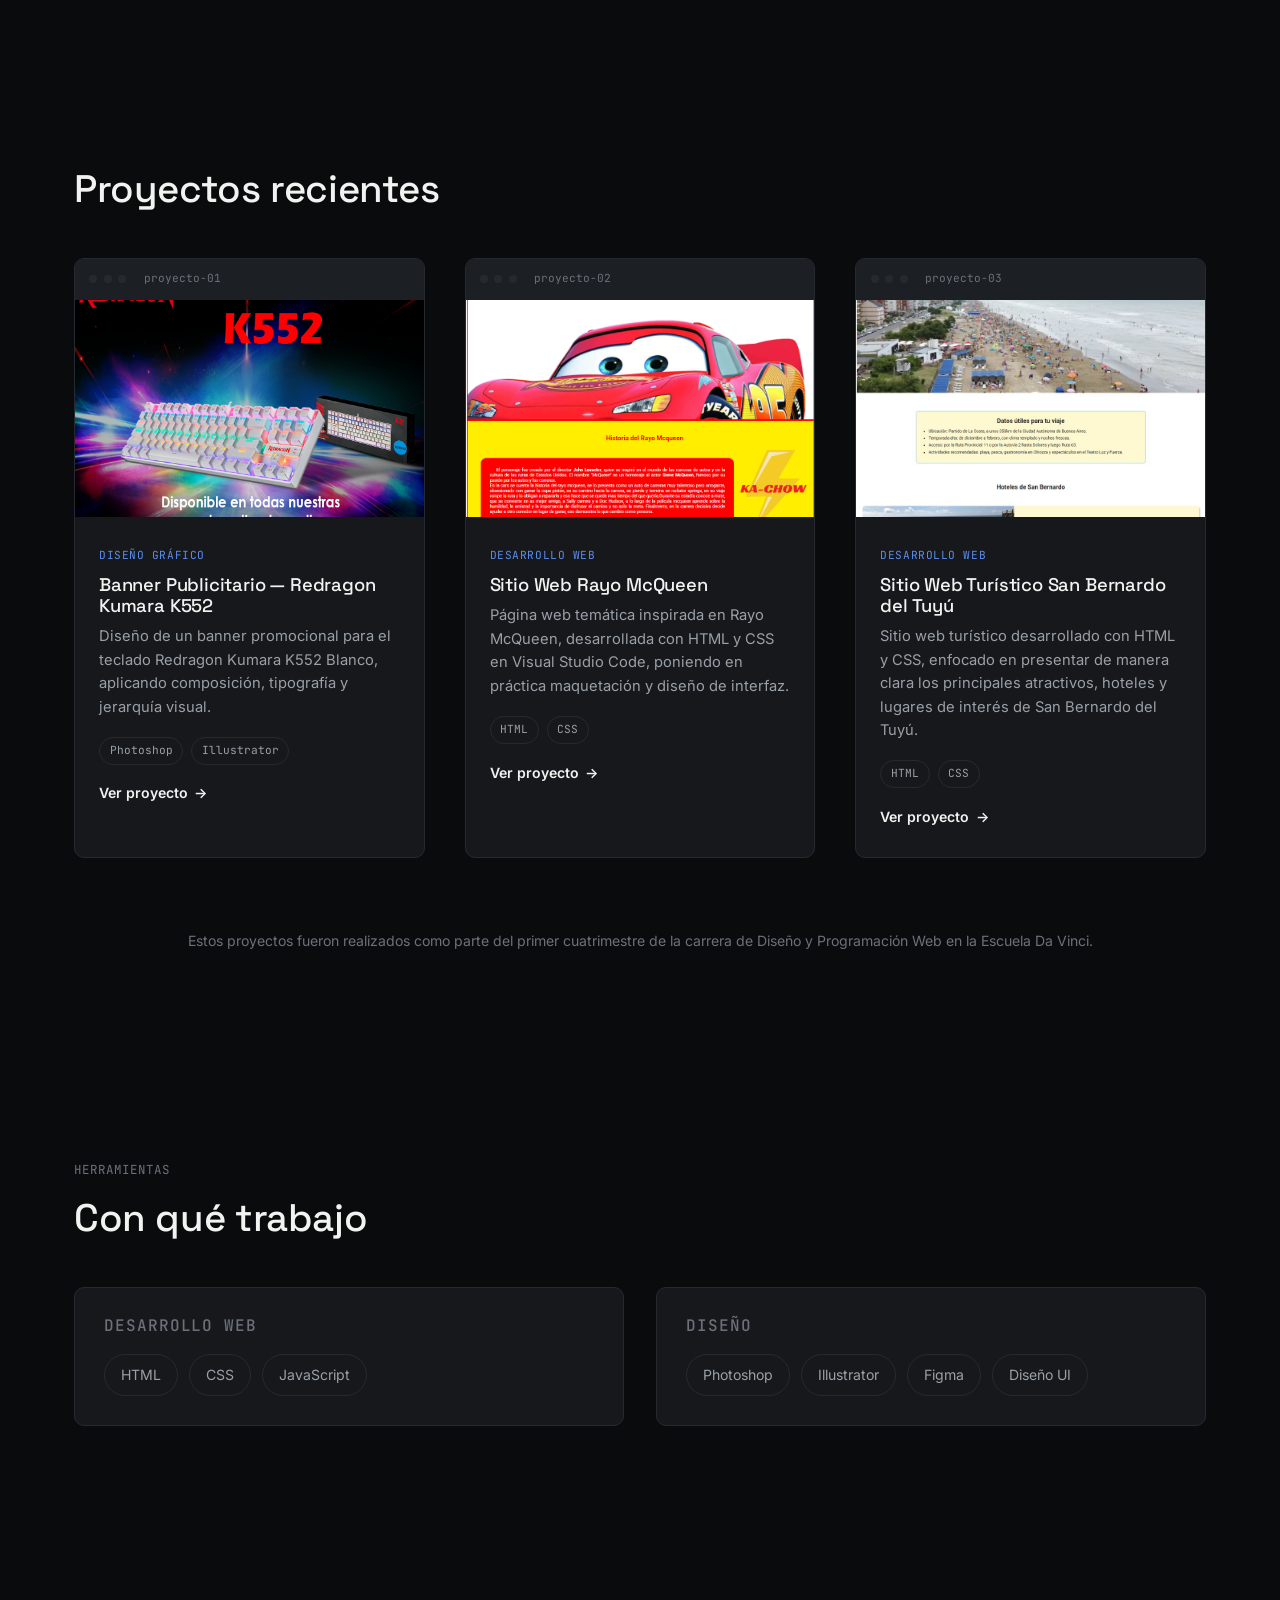
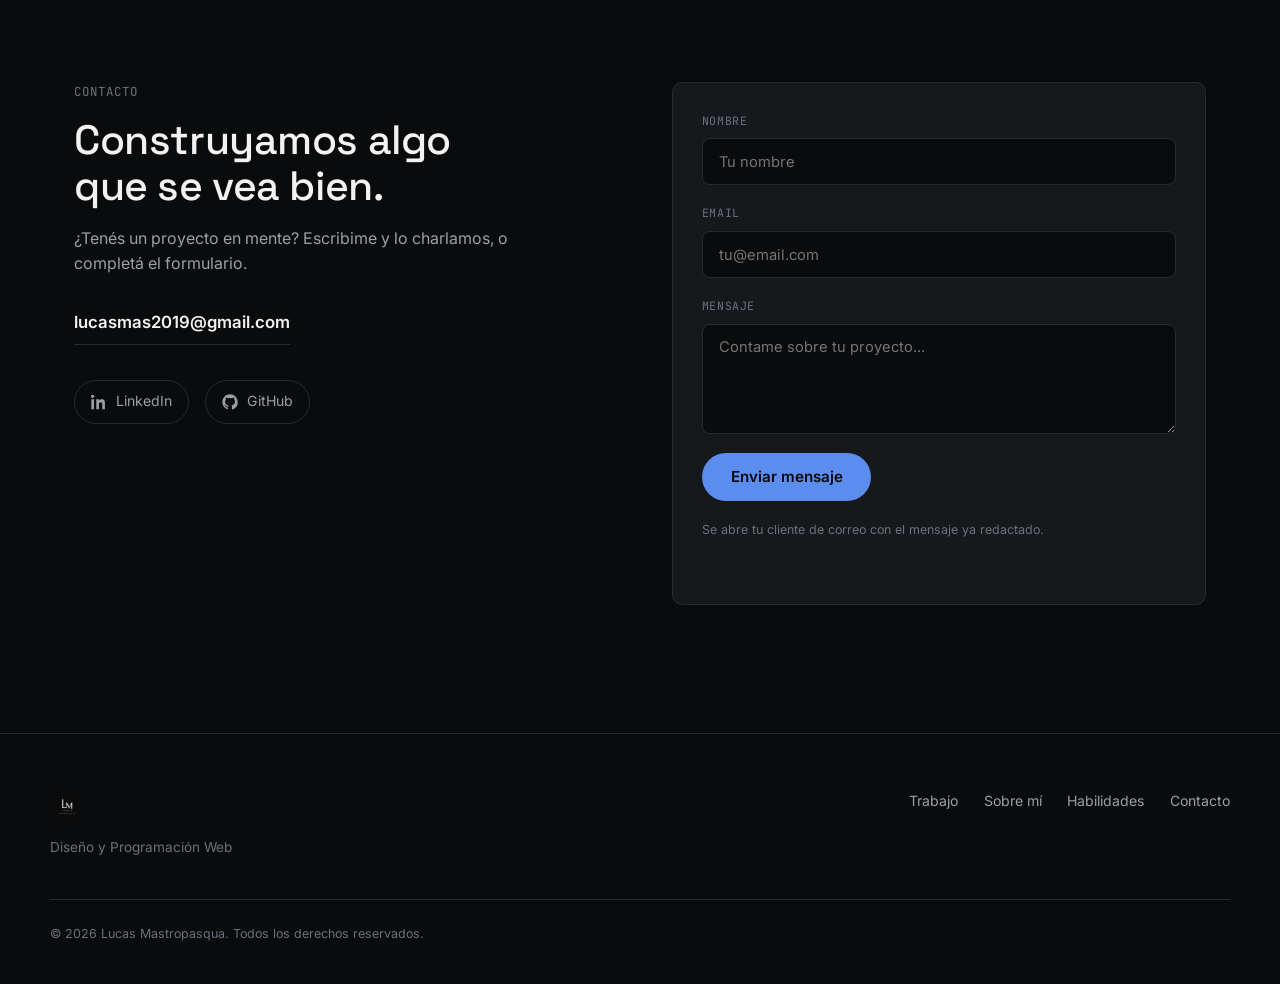
==== commit 1ebd96b7: "Add files via upload" ====
--- a/index.html
+++ b/index.html
@@ -25,7 +25,7 @@
 
 <header class="nav" id="top">
   <a class="logo" href="#top" aria-label="Inicio">
-    <img src="img/logo.png" alt="Lucas Mastropasqua" class="logo-img">
+    <img src="logo.png" alt="Lucas Mastropasqua" class="logo-img">
   </a>
   <nav class="nav-links" id="nav-links" aria-label="Navegación principal">
     <a href="#trabajo">Trabajo</a>
@@ -55,7 +55,7 @@
 
 <section class="about reveal-group" id="sobre-mi">
   <div class="photo-frame reveal">
-    <img src="img/yo.jpeg" alt="Retrato de Lucas Mastropasqua" loading="lazy">
+    <img src="yo.jpeg" alt="Retrato de Lucas Mastropasqua" loading="lazy">
   </div>
   <div class="about-text reveal">
     <span class="section-label">Sobre mí</span>
@@ -92,7 +92,7 @@
         </div>
         <div class="browser-body">
           <div class="thumb">
-            <img src="img/banner.png" alt="Banner publicitario del teclado Redragon Kumara K552 Blanco" loading="lazy">
+            <img src="banner.png" alt="Banner publicitario del teclado Redragon Kumara K552 Blanco" loading="lazy">
           </div>
         </div>
       </a>
@@ -116,7 +116,7 @@
         </div>
         <div class="browser-body">
           <div class="thumb">
-            <img src="img/web2.png" alt="Vista del sitio web temático de Rayo McQueen" loading="lazy">
+            <img src="web2.png" alt="Vista del sitio web temático de Rayo McQueen" loading="lazy">
           </div>
         </div>
       </a>
@@ -140,7 +140,7 @@
         </div>
         <div class="browser-body">
           <div class="thumb">
-            <img src="img/web1.jpeg" alt="Vista del sitio web turístico de San Bernardo del Tuyú" loading="lazy">
+            <img src="web1.jpeg" alt="Vista del sitio web turístico de San Bernardo del Tuyú" loading="lazy">
           </div>
         </div>
       </a>
@@ -227,7 +227,7 @@
 <footer class="footer">
   <div class="footer-inner">
     <div class="footer-brand">
-      <img src="img/logo.png" alt="Lucas Mastropasqua" class="logo-img">
+      <img src="logo.png" alt="Lucas Mastropasqua" class="logo-img">
       <p>Diseño y Programación Web</p>
     </div>
     <nav class="footer-links" aria-label="Enlaces del footer">
